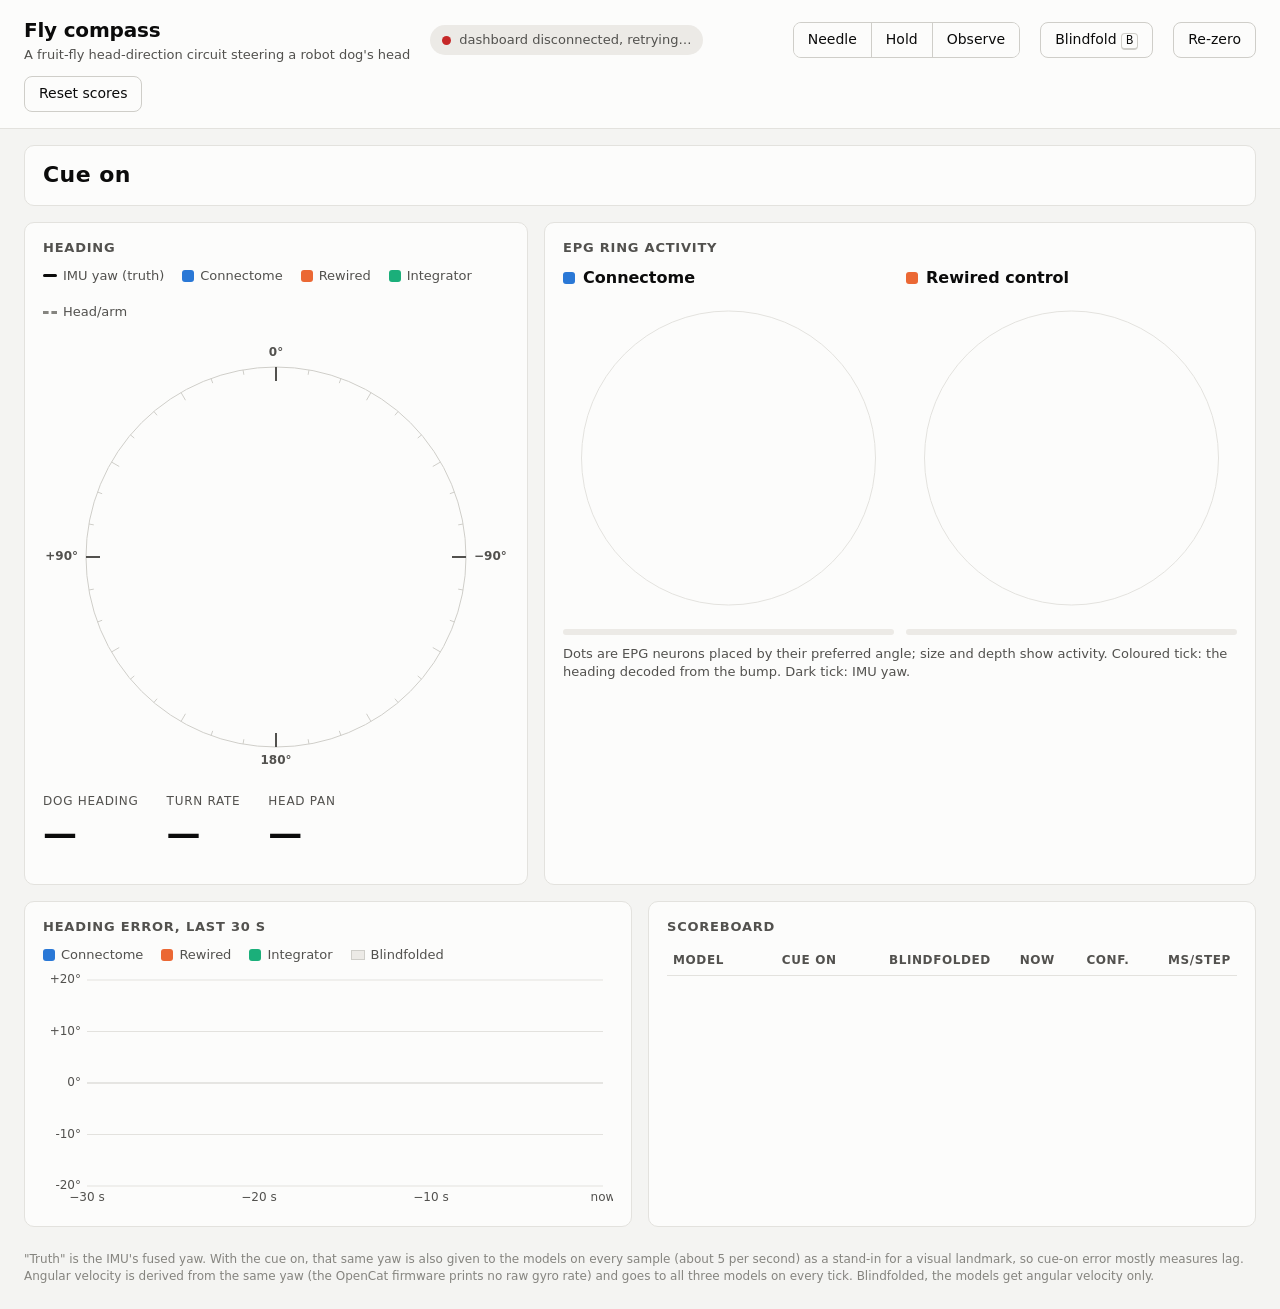
==== demos/fly-compass/src/fly_compass/static/index.html @ 089f7da9 "Add fly compass demo: connectome ring attractor driving a Bittle X flybrain-data: download FlyWire v" ====
<!doctype html>
<html lang="en">
<head>
<meta charset="utf-8">
<meta name="viewport" content="width=device-width, initial-scale=1">
<title>Fly compass</title>
<style>
:root {
  color-scheme: light;
  --page: #f4f4f2;
  --surface: #fcfcfb;
  --ink: #0b0b0b;
  --ink-2: #52514e;
  --ink-3: #85847f;
  --line: #e3e2de;
  --line-2: #cfcec9;
  --accent-bg: #eceae6;
  --s1: #2a78d6;   /* connectome */
  --s2: #eb6834;   /* rewired */
  --s3: #1baf7a;   /* gyro integrator */
  --good: #2f7d32;
  --warn: #b26a00;
  --bad: #c62828;
  --radius: 10px;
}
@media (prefers-color-scheme: dark) {
  :root:not([data-theme="light"]) {
    color-scheme: dark;
    --page: #121211;
    --surface: #1a1a19;
    --ink: #f0efec;
    --ink-2: #c3c2b7;
    --ink-3: #8f8e86;
    --line: #2c2c2a;
    --line-2: #3d3d3a;
    --accent-bg: #252523;
    --s1: #3987e5;
    --s2: #d95926;
    --s3: #199e70;
    --good: #66bb6a;
    --warn: #e0a030;
    --bad: #ef6b6b;
  }
}
:root[data-theme="dark"] {
  color-scheme: dark;
  --page: #121211; --surface: #1a1a19; --ink: #f0efec; --ink-2: #c3c2b7; --ink-3: #8f8e86;
  --line: #2c2c2a; --line-2: #3d3d3a; --accent-bg: #252523;
  --s1: #3987e5; --s2: #d95926; --s3: #199e70; --good: #66bb6a; --warn: #e0a030; --bad: #ef6b6b;
}
* { box-sizing: border-box; }
html, body { margin: 0; }
body {
  background: var(--page); color: var(--ink);
  font: 15px/1.4 -apple-system, BlinkMacSystemFont, "Segoe UI", system-ui, Roboto, "Helvetica Neue", Arial, sans-serif;
  -webkit-font-smoothing: antialiased;
}
.num { font-variant-numeric: tabular-nums; }
header {
  display: flex; flex-wrap: wrap; align-items: center; gap: 12px 20px;
  padding: 16px 24px; border-bottom: 1px solid var(--line); background: var(--surface);
}
.brand h1 { font-size: 20px; margin: 0; font-weight: 650; letter-spacing: -0.01em; }
.brand p { margin: 2px 0 0; color: var(--ink-2); font-size: 13px; }
.spacer { flex: 1; }
.pill {
  display: inline-flex; align-items: center; gap: 8px; padding: 6px 12px; border-radius: 999px;
  background: var(--accent-bg); font-size: 13px; color: var(--ink-2); max-width: 100%;
}
.dot { width: 9px; height: 9px; border-radius: 50%; background: var(--ink-3); flex: none; }
.dot.ok { background: var(--good); } .dot.warn { background: var(--warn); } .dot.bad { background: var(--bad); }
.seg { display: inline-flex; border: 1px solid var(--line-2); border-radius: 8px; overflow: hidden; }
.seg button { border: 0; border-right: 1px solid var(--line-2); border-radius: 0; }
.seg button:last-child { border-right: 0; }
button {
  font: inherit; font-size: 14px; color: var(--ink); background: var(--surface);
  border: 1px solid var(--line-2); border-radius: 8px; padding: 7px 14px; cursor: pointer;
}
button:hover { background: var(--accent-bg); }
button:focus-visible { outline: 2px solid var(--s1); outline-offset: 2px; }
button[aria-pressed="true"] { background: var(--ink); color: var(--surface); }
button:disabled { opacity: .45; cursor: not-allowed; }
main {
  display: grid; gap: 16px; padding: 16px 24px 24px;
  grid-template-columns: repeat(12, minmax(0, 1fr)); max-width: 1500px; margin: 0 auto;
}
.card {
  background: var(--surface); border: 1px solid var(--line); border-radius: var(--radius);
  padding: 16px 18px; min-width: 0;
}
.card h2 {
  font-size: 13px; font-weight: 600; margin: 0 0 10px; color: var(--ink-2);
  text-transform: uppercase; letter-spacing: .06em;
}
.span-5 { grid-column: span 5; } .span-7 { grid-column: span 7; }
.span-8 { grid-column: span 8; } .span-4 { grid-column: span 4; }
.span-6 { grid-column: span 6; } .span-12 { grid-column: span 12; }
@media (max-width: 1100px) {
  .span-5, .span-6, .span-7, .span-8, .span-4 { grid-column: span 12; }
}
@media (max-width: 600px) {
  header, main, footer { padding-left: 16px; padding-right: 16px; }
  .spacer { display: none; }
  .rings { grid-template-columns: 1fr; }
}
.dial-wrap { position: relative; }
canvas { display: block; width: 100%; }
#dial { aspect-ratio: 1 / 1; max-height: 460px; margin: 0 auto; touch-action: none; }
#dial.draggable { cursor: grab; }
.readouts { display: flex; gap: 28px; flex-wrap: wrap; margin-top: 6px; }
.readout .k { font-size: 12px; color: var(--ink-2); text-transform: uppercase; letter-spacing: .06em; }
.readout .v { font-size: 34px; font-weight: 650; letter-spacing: -0.02em; }
.readout .v small { font-size: 16px; color: var(--ink-2); font-weight: 500; }
.rings { display: grid; grid-template-columns: 1fr 1fr; gap: 12px; }
.ring h3 { margin: 0 0 4px; font-size: 16px; font-weight: 600; display: flex; align-items: center; gap: 8px; }
.ring canvas { aspect-ratio: 1 / 1; max-height: 330px; margin: 0 auto; }
.ring .meta { color: var(--ink-2); font-size: 13px; display: flex; justify-content: space-between; gap: 8px; }
.bar { height: 6px; background: var(--accent-bg); border-radius: 3px; overflow: hidden; margin-top: 6px; }
.bar > i { display: block; height: 100%; width: 0; border-radius: 3px; }
.sw { width: 12px; height: 12px; border-radius: 3px; display: inline-block; flex: none; }
.legend { display: flex; gap: 18px; flex-wrap: wrap; font-size: 13px; color: var(--ink-2); margin-bottom: 6px; }
.legend span { display: inline-flex; align-items: center; gap: 6px; }
.legend .truth { width: 14px; height: 3px; background: var(--ink); border-radius: 2px; }
.legend .arm { width: 14px; height: 0; border-top: 3px dashed var(--ink-3); }
#chart { height: 240px; }
.chart-wrap { position: relative; }
.tip {
  position: absolute; pointer-events: none; background: var(--surface); border: 1px solid var(--line-2);
  border-radius: 8px; padding: 8px 10px; font-size: 13px; box-shadow: 0 4px 16px rgb(0 0 0 / .12);
  display: none; white-space: nowrap; z-index: 2;
}
.tip div { display: flex; gap: 8px; align-items: center; }
table { width: 100%; border-collapse: collapse; font-size: 14px; }
th { text-align: right; font-weight: 600; color: var(--ink-2); font-size: 12px; text-transform: uppercase;
  letter-spacing: .05em; padding: 6px 6px; border-bottom: 1px solid var(--line); }
th:first-child, td:first-child { text-align: left; }
td { text-align: right; padding: 10px 6px; border-bottom: 1px solid var(--line); }
tr:last-child td { border-bottom: 0; }
td.big { font-size: 22px; font-weight: 650; }
td .name { display: inline-flex; align-items: center; gap: 8px; font-weight: 600; }
.drive { display: inline-flex; align-items: center; gap: 6px; cursor: pointer; color: var(--ink-2); font-size: 13px; }
.note { color: var(--ink-2); font-size: 13px; margin: 10px 0 0; }
#msg { font-size: 13px; color: var(--ink-2); min-height: 18px; }
#msg.err { color: var(--bad); }
.hidden { display: none !important; }
pre { white-space: pre-wrap; font-size: 12px; color: var(--ink-2); margin: 0; }
.cue-bar {
  grid-column: span 12; display: flex; flex-wrap: wrap; align-items: center; gap: 8px 20px;
  border-radius: var(--radius); padding: 14px 18px; border: 1px solid var(--line);
  background: var(--surface);
}
.cue-bar .state { font-size: 22px; font-weight: 700; letter-spacing: .02em; white-space: nowrap; }
.cue-bar .facts { font-size: 18px; font-weight: 600; white-space: nowrap; }
.cue-bar .explain { flex: 1 1 380px; color: var(--ink-2); font-size: 14px; }
.cue-bar.blind { background: var(--ink); color: var(--surface); border-color: var(--ink); }
.cue-bar.blind .explain { color: var(--surface); opacity: .85; }
.cue-bar .scen { flex-basis: 100%; font-size: 13px; color: inherit; opacity: .8; }
.cue-bar .scen:empty { display: none; }
select { font: inherit; font-size: 14px; color: var(--ink); background: var(--surface);
  border: 1px solid var(--line-2); border-radius: 8px; padding: 7px 10px; }
kbd { font: 12px ui-monospace, SFMono-Regular, Menlo, monospace; border: 1px solid var(--line-2);
  border-bottom-width: 2px; border-radius: 4px; padding: 0 4px; }
.legend .band { width: 14px; height: 10px; background: var(--accent-bg); border: 1px solid var(--line-2); }
.scroll-x { overflow-x: auto; }
#bench td:first-child { white-space: nowrap; font-weight: 600; }
.bench-sec { margin: 14px 0 0; }
.bench-sec h3 { font-size: 14px; margin: 0 0 6px; }
details > summary { cursor: pointer; color: var(--ink-2); font-size: 13px; margin: 8px 0; }
dl.gloss { display: grid; grid-template-columns: max-content 1fr; gap: 4px 14px; font-size: 13px; margin: 0; }
dl.gloss dt { font-weight: 600; } dl.gloss dd { margin: 0; color: var(--ink-2); }
td.small, .small { font-size: 12px; color: var(--ink-3); }
footer { max-width: 1500px; margin: 0 auto; padding: 0 24px 24px; color: var(--ink-3); font-size: 12px; }
</style>
</head>
<body>
<header>
  <div class="brand">
    <h1>Fly compass</h1>
    <p>A fruit-fly head-direction circuit steering a robot dog's head</p>
  </div>
  <span class="pill" id="conn"><span class="dot" id="conn-dot"></span><span id="conn-text">connecting…</span></span>
  <div class="spacer"></div>
  <div class="seg" role="group" aria-label="Mode">
    <button data-mode="needle" title="Head points at the start heading">Needle</button>
    <button data-mode="hold" title="Robot turns in place back to the start heading">Hold</button>
    <button data-mode="observe" title="No motion">Observe</button>
  </div>
  <button id="blind" aria-pressed="false" title="Withhold the landmark cue (key B)">Blindfold <kbd>B</kbd></button>
  <span id="scen-box" class="hidden">
    <select id="scen" aria-label="Mock scenario"></select>
    <button id="scen-run" title="Run the scripted scenario on the simulated dog">Run</button>
  </span>
  <button id="rezero" title="Make the current heading the new target and restart all models (this re-anchors them, like a cue)">Re-zero</button>
  <button id="reset" title="Clear the mean-error scores">Reset scores</button>
</header>
<main>
  <section class="cue-bar" id="cue-bar" aria-live="polite">
    <span class="state" id="cue-state">Cue on</span>
    <span class="facts num" id="cue-facts"></span>
    <span class="explain" id="cue-explain"></span>
    <span class="scen" id="cue-scen"></span>
  </section>
  <section class="card span-5" aria-labelledby="h-heading">
    <h2 id="h-heading">Heading</h2>
    <div class="legend" id="dial-legend">
      <span><i class="truth"></i>IMU yaw (truth)</span>
      <span><i class="sw" style="background:var(--s1)"></i>Connectome</span>
      <span><i class="sw" style="background:var(--s2)"></i>Rewired</span>
      <span><i class="sw" style="background:var(--s3)"></i>Integrator</span>
      <span><i class="arm"></i>Head/arm</span>
    </div>
    <div class="dial-wrap"><canvas id="dial" aria-label="Compass dial"></canvas></div>
    <div class="readouts">
      <div class="readout"><div class="k">Dog heading</div><div class="v num" id="ro-truth">—</div></div>
      <div class="readout"><div class="k">Turn rate</div><div class="v num" id="ro-omega">—</div></div>
      <div class="readout"><div class="k">Head pan</div><div class="v num" id="ro-pan">—</div></div>
    </div>
    <p class="note" id="mock-hint"></p>
  </section>

  <section class="card span-7" aria-labelledby="h-rings">
    <h2 id="h-rings">EPG ring activity</h2>
    <div class="rings">
      <div class="ring" id="ring-connectome">
        <h3><i class="sw" style="background:var(--s1)"></i>Connectome</h3>
        <canvas></canvas>
        <div class="meta"><span class="num n"></span><span class="num c"></span></div>
        <div class="bar"><i style="background:var(--s1)"></i></div>
      </div>
      <div class="ring" id="ring-rewired">
        <h3><i class="sw" style="background:var(--s2)"></i>Rewired control</h3>
        <canvas></canvas>
        <div class="meta"><span class="num n"></span><span class="num c"></span></div>
        <div class="bar"><i style="background:var(--s2)"></i></div>
      </div>
    </div>
    <p class="note">Dots are EPG neurons placed by their preferred angle; size and depth show activity.
      Coloured tick: the heading decoded from the bump. Dark tick: IMU yaw.</p>
  </section>

  <section class="card span-6" aria-labelledby="h-err">
    <h2 id="h-err">Heading error, last 30 s</h2>
    <div class="legend">
      <span><i class="sw" style="background:var(--s1)"></i>Connectome</span>
      <span><i class="sw" style="background:var(--s2)"></i>Rewired</span>
      <span><i class="sw" style="background:var(--s3)"></i>Integrator</span>
      <span><i class="band"></i>Blindfolded</span>
    </div>
    <div class="chart-wrap"><canvas id="chart" aria-label="Heading error over time"></canvas><div class="tip" id="tip"></div></div>
  </section>

  <section class="card span-6" aria-labelledby="h-score">
    <h2 id="h-score">Scoreboard</h2>
    <div class="scroll-x"><table>
      <thead><tr><th>Model</th>
        <th title="Mean |error| over IMU samples while the cue was on. Truth is the same yaw as the cue, so this mostly measures lag.">Cue on</th>
        <th title="Mean |error| over IMU samples while blindfolded: recurrence and angular velocity only.">Blindfolded</th>
        <th>Now</th><th title="Bump confidence now (mean while blindfolded below)">Conf.</th><th>ms/step</th></tr></thead>
      <tbody id="score"></tbody>
    </table></div>
    <p class="note" id="neurons"></p>
    <div id="msg" role="status"></div>
  </section>

  <section class="card span-12 hidden" id="bench-card" aria-labelledby="h-bench">
    <h2 id="h-bench">Offline benchmark</h2>
    <div id="bench"></div>
  </section>
</main>
<footer>
  "Truth" is the IMU's fused yaw. With the cue on, that same yaw is also given to the models on every
  sample (about 5 per second) as a stand-in for a visual landmark, so cue-on error mostly measures lag.
  Angular velocity is derived from the same yaw (the OpenCat firmware prints no raw gyro rate) and goes to
  all three models on every tick. Blindfolded, the models get angular velocity only.
</footer>
<script>
"use strict";
const KEYS = ["connectome", "rewired", "gyro"];
const NAMES = { connectome: "Connectome", rewired: "Rewired", gyro: "Integrator" };
const VAR = { connectome: "--s1", rewired: "--s2", gyro: "--s3" };
const HISTORY_S = 30;
let frame = null, history = [], lastT = -1, lastSamples = -1, dirty = true;
let css = {};
function readCss() {
  const s = getComputedStyle(document.documentElement);
  for (const v of ["--ink", "--ink-2", "--ink-3", "--line", "--line-2", "--surface", "--s1", "--s2", "--s3", "--accent-bg"])
    css[v] = s.getPropertyValue(v).trim();
  dirty = true;
}
readCss();
matchMedia("(prefers-color-scheme: dark)").addEventListener("change", readCss);

const $ = (id) => document.getElementById(id);
const fmtDeg = (v, sign = true) => v == null ? "—" : (sign && v > 0 ? "+" : "") + v.toFixed(0) + "°";
const rad = (d) => d * Math.PI / 180;

function setupCanvas(c) {
  const r = c.getBoundingClientRect();
  const dpr = window.devicePixelRatio || 1;
  const w = Math.max(10, Math.round(r.width)), h = Math.max(10, Math.round(r.height));
  if (c.width !== w * dpr || c.height !== h * dpr) { c.width = w * dpr; c.height = h * dpr; }
  const g = c.getContext("2d");
  g.setTransform(dpr, 0, 0, dpr, 0, 0);
  g.clearRect(0, 0, w, h);
  return [g, w, h];
}
// Heading h (deg, CCW positive) -> screen point; 0 = up, positive turns to the left.
function pt(cx, cy, r, h) { return [cx - Math.sin(rad(h)) * r, cy - Math.cos(rad(h)) * r]; }

function drawDial() {
  const c = $("dial");
  const [g, w, h] = setupCanvas(c);
  const cx = w / 2, cy = h / 2, R = Math.min(w, h) / 2 - 40;
  g.lineWidth = 1; g.strokeStyle = css["--line-2"];
  g.beginPath(); g.arc(cx, cy, R, 0, 2 * Math.PI); g.stroke();
  for (let a = 0; a < 360; a += 10) {
    const major = a % 90 === 0, mid = a % 30 === 0;
    const [x1, y1] = pt(cx, cy, R, a), [x2, y2] = pt(cx, cy, R - (major ? 14 : mid ? 9 : 5), a);
    g.strokeStyle = major ? css["--ink-2"] : css["--line-2"]; g.lineWidth = major ? 2 : 1;
    g.beginPath(); g.moveTo(x1, y1); g.lineTo(x2, y2); g.stroke();
  }
  g.fillStyle = css["--ink-2"]; g.font = "600 12px system-ui, sans-serif"; g.textAlign = "center"; g.textBaseline = "middle";
  for (const [a, t, align] of [[0, "0°", "center"], [90, "+90°", "right"], [180, "180°", "center"], [-90, "−90°", "left"]]) {
    const [x, y] = pt(cx, cy, R + (align === "center" ? 14 : 8), a);
    g.textAlign = align; g.fillText(t, x, y);
  }
  g.textAlign = "center";
  if (!frame) return;
  // target marker (the heading captured at re-zero)
  const [tx, ty] = pt(cx, cy, R - 18, 0);
  g.fillStyle = css["--ink"]; g.beginPath(); g.moveTo(tx, ty - 8); g.lineTo(tx - 7, ty + 6); g.lineTo(tx + 7, ty + 6); g.closePath(); g.fill();
  // arm direction in the world = dog heading + head pan (pan sign handled by the server)
  const arm = frame.truth + frame.needle.cmd * (frame.pan_sign || 1);
  g.setLineDash([6, 6]); g.strokeStyle = css["--ink-3"]; g.lineWidth = 3;
  const [ax, ay] = pt(cx, cy, R * 0.92, arm);
  g.beginPath(); g.moveTo(cx, cy); g.lineTo(ax, ay); g.stroke(); g.setLineDash([]);
  // model needles
  for (const k of KEYS) {
    const m = frame.models[k]; if (!m) continue;
    const [x, y] = pt(cx, cy, R * 0.80, m.heading);
    g.strokeStyle = css[VAR[k]]; g.lineWidth = k === frame.driver ? 5 : 3; g.lineCap = "round";
    g.beginPath(); g.moveTo(cx, cy); g.lineTo(x, y); g.stroke();
    g.fillStyle = css[VAR[k]]; g.beginPath(); g.arc(x, y, 6, 0, 2 * Math.PI); g.fill();
    g.strokeStyle = css["--surface"]; g.lineWidth = 2; g.stroke();
  }
  // the dog (truth): body arrow
  const [bx, by] = pt(cx, cy, R * 0.62, frame.truth);
  const [lx, ly] = pt(cx, cy, R * 0.18, frame.truth + 150), [rx, ry] = pt(cx, cy, R * 0.18, frame.truth - 150);
  g.fillStyle = css["--ink"]; g.beginPath(); g.moveTo(bx, by); g.lineTo(lx, ly); g.lineTo(cx, cy); g.lineTo(rx, ry); g.closePath(); g.fill();
  g.fillStyle = css["--surface"]; g.beginPath(); g.arc(cx, cy, 5, 0, 2 * Math.PI); g.fill();
}

function drawRing(key) {
  const box = $("ring-" + key), c = box.querySelector("canvas");
  const [g, w, h] = setupCanvas(c);
  const cx = w / 2, cy = h / 2, R = Math.min(w, h) / 2 - 18;
  g.strokeStyle = css["--line"]; g.lineWidth = 1;
  g.beginPath(); g.arc(cx, cy, R, 0, 2 * Math.PI); g.stroke();
  if (!frame) return;
  const m = frame.models[key];
  const col = css[VAR[key]];
  if (m && m.bump && m.bump.length) {
    const n = m.bump.length;
    const maxDot = Math.max(4, Math.min(13, (Math.PI * R / n) * 0.9));
    for (let i = 0; i < n; i++) {
      const a = m.bump[i], [x, y] = pt(cx, cy, R, m.bump_angles[i]);
      g.globalAlpha = 1; g.fillStyle = css["--accent-bg"];
      g.beginPath(); g.arc(x, y, maxDot, 0, 2 * Math.PI); g.fill();
      g.globalAlpha = 0.15 + 0.85 * a; g.fillStyle = col;
      g.beginPath(); g.arc(x, y, 2 + (maxDot - 2) * a, 0, 2 * Math.PI); g.fill();
    }
    g.globalAlpha = 1;
  } else {
    g.fillStyle = css["--ink-3"]; g.font = "13px system-ui, sans-serif"; g.textAlign = "center";
    g.fillText("no bump data", cx, cy);
  }
  // decoded heading and truth ticks
  const tick = (hd, color, r0, r1, wdt) => {
    const [x1, y1] = pt(cx, cy, r0, hd), [x2, y2] = pt(cx, cy, r1, hd);
    g.strokeStyle = color; g.lineWidth = wdt; g.lineCap = "round";
    g.beginPath(); g.moveTo(x1, y1); g.lineTo(x2, y2); g.stroke();
  };
  if (m) tick(m.heading, col, R * 0.25, R * 0.78, 4);
  tick(frame.truth, css["--ink"], R * 0.55, R * 0.78, 2);
  g.fillStyle = css["--ink"]; g.font = "600 22px system-ui, sans-serif"; g.textAlign = "center"; g.textBaseline = "middle";
  if (m) g.fillText(fmtDeg(m.err), cx, cy);
  g.fillStyle = css["--ink-2"]; g.font = "12px system-ui, sans-serif";
  g.fillText("error", cx, cy + 20);
  box.querySelector(".n").textContent = m && m.n_neurons ? m.n_neurons + " neurons" : "";
  box.querySelector(".c").textContent = m && m.confidence != null ? "confidence " + m.confidence.toFixed(2) : "";
  box.querySelector(".bar > i").style.width = m && m.confidence != null ? (100 * m.confidence).toFixed(0) + "%" : "0";
}

let hover = null;
function chartGeom(w, h) { return { l: 44, r: w - 10, t: 10, b: h - 24 }; }
function drawChart() {
  const c = $("chart");
  const [g, w, h] = setupCanvas(c);
  const G = chartGeom(w, h);
  const tNow = history.length ? history[history.length - 1].t : 0, t0 = tNow - HISTORY_S;
  let ymax = 20;
  for (const p of history) for (const k of KEYS) ymax = Math.max(ymax, Math.abs(p[k] || 0));
  ymax = Math.min(180, Math.ceil(ymax / 10) * 10);
  const X = (t) => G.l + (t - t0) / HISTORY_S * (G.r - G.l);
  const Y = (v) => G.t + (1 - (v + ymax) / (2 * ymax)) * (G.b - G.t);
  g.font = "12px system-ui, sans-serif"; g.fillStyle = css["--ink-2"]; g.textAlign = "right"; g.textBaseline = "middle";
  for (const v of [-ymax, -ymax / 2, 0, ymax / 2, ymax]) {
    g.strokeStyle = v === 0 ? css["--line-2"] : css["--line"]; g.lineWidth = 1;
    g.beginPath(); g.moveTo(G.l, Y(v)); g.lineTo(G.r, Y(v)); g.stroke();
    g.fillText((v > 0 ? "+" : "") + v + "°", G.l - 6, Y(v));
  }
  g.textAlign = "center"; g.textBaseline = "top";
  for (let s = 0; s <= HISTORY_S; s += 10) g.fillText(s === 0 ? "now" : "−" + s + " s", X(tNow - s), G.b + 6);
  g.save(); g.beginPath(); g.rect(G.l, G.t - 2, G.r - G.l, G.b - G.t + 4); g.clip();
  // blindfolded stretches as background bands, drawn under the lines
  g.fillStyle = css["--accent-bg"];
  let bandStart = null;
  for (let i = 0; i <= history.length; i++) {
    const p = history[i];
    if (p && p.blind && bandStart == null) bandStart = p.t;
    if ((!p || !p.blind) && bandStart != null) {
      const end = p ? p.t : tNow;
      g.fillRect(X(bandStart), G.t, Math.max(1, X(end) - X(bandStart)), G.b - G.t);
      bandStart = null;
    }
  }
  for (const k of KEYS) {
    g.strokeStyle = css[VAR[k]]; g.lineWidth = 2; g.lineJoin = "round"; g.beginPath();
    let first = true;
    for (const p of history) {
      if (p[k] == null) continue;
      const x = X(p.t), y = Y(p[k]);
      if (first) { g.moveTo(x, y); first = false; } else g.lineTo(x, y);
    }
    g.stroke();
  }
  g.restore();
  const tip = $("tip");
  if (hover && history.length) {
    const t = t0 + (hover.x - G.l) / (G.r - G.l) * HISTORY_S;
    let best = history[0];
    for (const p of history) if (Math.abs(p.t - t) < Math.abs(best.t - t)) best = p;
    const x = X(best.t);
    g.strokeStyle = css["--ink-3"]; g.lineWidth = 1; g.beginPath(); g.moveTo(x, G.t); g.lineTo(x, G.b); g.stroke();
    for (const k of KEYS) {
      if (best[k] == null) continue;
      g.fillStyle = css[VAR[k]]; g.beginPath(); g.arc(x, Y(best[k]), 4, 0, 2 * Math.PI); g.fill();
      g.strokeStyle = css["--surface"]; g.lineWidth = 2; g.stroke();
    }
    tip.innerHTML = `<div style="color:var(--ink-2)">${(best.t - tNow).toFixed(1)} s${best.blind ? " · blindfolded" : " · cue on"}</div>` +
      KEYS.map((k) => `<div><i class="sw" style="background:var(${VAR[k]})"></i>${NAMES[k]}<b class="num" style="margin-left:auto">${fmtDeg(best[k])}</b></div>`).join("");
    tip.style.display = "block";
    const left = Math.min(x + 12, w - tip.offsetWidth - 4);
    tip.style.left = left + "px"; tip.style.top = (G.t + 4) + "px";
  } else tip.style.display = "none";
}
$("chart").addEventListener("pointermove", (e) => { const r = e.target.getBoundingClientRect(); hover = { x: e.clientX - r.left }; dirty = true; });
$("chart").addEventListener("pointerleave", () => { hover = null; dirty = true; });

function renderScore() {
  const tb = $("score");
  if (!frame) return;
  if (!tb.children.length) {
    for (const k of KEYS) {
      const tr = document.createElement("tr"); tr.dataset.key = k;
      tr.innerHTML = `<td><span class="name"><i class="sw" style="background:var(${VAR[k]})"></i>${NAMES[k]}</span><br>
        <label class="drive"><input type="radio" name="driver" value="${k}"> drives needle</label></td>
        <td class="big num mcue"></td><td class="big num mblind"></td><td class="num now"></td>
        <td class="num conf"></td><td class="num ms"></td>`;
      tb.appendChild(tr);
    }
    tb.addEventListener("change", (e) => { if (e.target.name === "driver") send({ action: "driver", model: e.target.value }); });
  }
  for (const tr of tb.children) {
    const m = frame.models[tr.dataset.key];
    const deg1 = (v) => v == null ? "—" : v.toFixed(1) + "°";
    tr.querySelector(".mcue").textContent = m.accepts_cue === false ? "no cue input" : deg1(m.mae_cue);
    tr.querySelector(".mcue").classList.toggle("small", m.accepts_cue === false);
    tr.querySelector(".mblind").textContent = deg1(m.mae_blind);
    tr.querySelector(".now").textContent = fmtDeg(m.err);
    tr.querySelector(".conf").innerHTML = (m.confidence == null ? "—" : m.confidence.toFixed(2)) +
      (m.conf_blind == null ? "" : `<br><span class="small">blind ${m.conf_blind.toFixed(2)}</span>`);
    tr.querySelector(".ms").textContent = m.ms.toFixed(2);
    const r = tr.querySelector("input"); r.checked = frame.driver === tr.dataset.key;
  }
  const n = frame.models.connectome.n_neurons, nr = frame.models.rewired.n_neurons;
  $("neurons").textContent = (n ? `Ring sizes: connectome ${n}, rewired ${nr} neurons. ` : "") +
    "Mean |error| over IMU samples since the last reset, split by whether the cue was on. " +
    "Cue-on error mostly measures lag, because truth is the same IMU yaw as the cue.";
}

function renderHeader() {
  const st = frame.status || {};
  const dot = $("conn-dot");
  let cls = "ok", text = st.source || "";
  if (!st.connected) { cls = "bad"; text = "disconnected"; }
  else if (frame.stale) { cls = "warn"; text += " · no IMU data"; }
  else if (st.imu_rate) text += ` · IMU ${st.imu_rate.toFixed(1)} Hz`;
  if (st.replay_progress != null) text += ` · ${(100 * st.replay_progress).toFixed(0)}%` + (st.replay_done ? " done" : "");
  if (st.firmware) text += ` · ${st.firmware}`;
  dot.className = "dot " + cls; $("conn-text").textContent = text;
  for (const b of document.querySelectorAll("[data-mode]")) {
    b.setAttribute("aria-pressed", String(b.dataset.mode === frame.mode));
    if (b.dataset.mode === "hold") { b.disabled = !frame.hold.allowed; b.title = frame.hold.allowed ? "Robot turns in place back to the start heading" : "Start with --i-have-space to allow"; }
  }
  $("ro-truth").textContent = fmtDeg(frame.truth);
  $("ro-omega").innerHTML = `${frame.omega > 0 ? "+" : ""}${frame.omega.toFixed(0)}<small>°/s</small>`;
  $("ro-pan").innerHTML = frame.mode === "observe" ? "—" : fmtDeg(frame.needle.cmd) + (frame.needle.saturated ? "<small> limit</small>" : "");
  $("mock-hint").textContent = st.mock ? "Simulated dog: drag the dial or press ← / → (Shift: 15°) to turn it." :
    (frame.mode === "hold" ? `Hold: ${frame.hold.state}` : "");
  $("dial").classList.toggle("draggable", !!st.mock);
  renderCue(st);
}

function renderCue(st) {
  const bf = frame.blindfold || {};
  const bar = $("cue-bar");
  bar.classList.toggle("blind", !!bf.on);
  $("blind").setAttribute("aria-pressed", String(!!bf.on));
  if (bf.on) {
    const turned = bf.turned || 0;
    $("cue-state").textContent = "Blindfolded";
    $("cue-facts").textContent = `${(bf.elapsed || 0).toFixed(1)} s · dog turned ${fmtDeg(turned)} since`;
    $("cue-explain").textContent = Math.abs(turned) < 10
      ? "Dog held still, no cue: a ring whose recurrent wiring holds the bump keeps the last cued heading. Compare the connectome ring with the rewired control."
      : "Dog turned in the dark: the ring models only get this turn through angular velocity, which they integrate poorly, so expect them to lose track. The integrator (a complementary filter) follows the turn.";
  } else {
    $("cue-state").textContent = "Cue on";
    $("cue-facts").textContent = "";
    $("cue-explain").textContent = "Each IMU sample is also given to the models as a landmark cue. Truth is that same yaw, so error here mostly measures lag. Press Blindfold (B) to take the cue away.";
  }
  const sc = st.scenario;
  $("cue-scen").textContent = sc ? (sc.done ? `Scenario ${sc.name} finished (results printed in the terminal).`
    : `Scenario ${sc.name} · phase ${sc.index + 1}/${sc.phases}: ${sc.phase} · ${sc.phase_elapsed.toFixed(0)}/${sc.phase_duration.toFixed(0)} s`) : "";
  const box = $("scen-box");
  if (st.scenarios && st.scenarios.length) {
    box.classList.remove("hidden");
    const sel = $("scen");
    if (sel.options.length !== st.scenarios.length) {
      sel.replaceChildren(...st.scenarios.map((n) => { const o = document.createElement("option"); o.value = n; o.textContent = n; return o; }));
    }
  } else box.classList.add("hidden");
  $("blind").disabled = st.link === "replay";
}

async function send(cmd) {
  try {
    const r = await fetch("/api/command", { method: "POST", headers: { "Content-Type": "application/json" }, body: JSON.stringify(cmd) });
    const j = await r.json();
    const m = $("msg");
    if (!j.ok) { m.textContent = j.error || "command failed"; m.className = "err"; }
    else if (cmd.action !== "mock_turn_to" && cmd.action !== "mock_nudge") { m.textContent = ""; m.className = ""; }
    if (cmd.action === "rezero" || cmd.action === "reset_scores") history = [];
  } catch (e) { $("msg").textContent = "server unreachable"; $("msg").className = "err"; }
}
for (const b of document.querySelectorAll("[data-mode]")) b.addEventListener("click", () => send({ action: "mode", mode: b.dataset.mode }));
$("rezero").addEventListener("click", () => send({ action: "rezero" }));
$("blind").addEventListener("click", () => send({ action: "blindfold" }));
$("scen-run").addEventListener("click", () => send({ action: "scenario", name: $("scen").value }));
$("reset").addEventListener("click", () => send({ action: "reset_scores" }));

// mock: drag the dial / arrow keys
let dragging = false, lastSend = 0;
function dialAngle(e) {
  const r = $("dial").getBoundingClientRect();
  const x = e.clientX - r.left - r.width / 2, y = e.clientY - r.top - r.height / 2;
  return Math.atan2(-x, -y) * 180 / Math.PI;
}
$("dial").addEventListener("pointerdown", (e) => {
  if (!frame || !frame.status.mock) return;
  dragging = true; $("dial").setPointerCapture(e.pointerId); send({ action: "mock_turn_to", deg: dialAngle(e) });
});
$("dial").addEventListener("pointermove", (e) => {
  if (!dragging) return;
  const now = performance.now(); if (now - lastSend < 50) return; lastSend = now;
  send({ action: "mock_turn_to", deg: dialAngle(e) });
});
$("dial").addEventListener("pointerup", () => { dragging = false; });
window.addEventListener("keydown", (e) => {
  if (!frame || ["INPUT", "SELECT", "TEXTAREA"].includes(e.target.tagName)) return;
  if ((e.key === "b" || e.key === "B") && !e.metaKey && !e.ctrlKey) { send({ action: "blindfold" }); e.preventDefault(); return; }
  if (!frame.status.mock) return;
  const step = e.shiftKey ? 15 : 5;
  if (e.key === "ArrowLeft") { send({ action: "mock_nudge", deg: step }); e.preventDefault(); }
  if (e.key === "ArrowRight") { send({ action: "mock_nudge", deg: -step }); e.preventDefault(); }
});

function onFrame(f) {
  if (lastT >= 0 && f.t < lastT) history = [];
  lastT = f.t; frame = f;
  // errors are scored when a fresh IMU sample arrives; plot those points only
  if (f.samples !== lastSamples) {
    lastSamples = f.samples;
    const p = { t: f.t, blind: !!(f.blindfold && f.blindfold.on) };
    for (const k of KEYS) p[k] = f.models[k] ? f.models[k].err : null;
    history.push(p);
  }
  while (history.length && history[0].t < f.t - HISTORY_S - 1) history.shift();
  dirty = true;
}
function connect() {
  const es = new EventSource("/api/stream");
  es.onmessage = (e) => { try { onFrame(JSON.parse(e.data)); } catch (_) {} };
  es.onerror = () => { $("conn-dot").className = "dot bad"; $("conn-text").textContent = "dashboard disconnected, retrying…"; };
}
function loop() {
  if (dirty) {
    dirty = false;
    try { if (frame) { renderHeader(); renderScore(); } drawDial(); drawRing("connectome"); drawRing("rewired"); drawChart(); }
    catch (e) { console.error(e); }
  }
  requestAnimationFrame(loop);
}
window.addEventListener("resize", () => { dirty = true; });

// ---- offline benchmark: generic renderer for whatever sections the JSON has -------------
const isObj = (v) => v && typeof v === "object" && !Array.isArray(v);
const isScalar = (v) => v == null || ["number", "string", "boolean"].includes(typeof v);
const human = (k) => String(k).replace(/_/g, " ");
function fmtVal(x) {
  if (typeof x === "number") {
    if (Number.isInteger(x) || Math.abs(x) >= 100) return x.toFixed(0);
    if (Math.abs(x) >= 1) return x.toFixed(2);
    return x.toPrecision(2);
  }
  if (typeof x === "boolean") return x ? "yes" : "no";
  if (Array.isArray(x)) return x.every(isScalar) ? x.map(fmtVal).join(", ") : `${x.length} items`;
  if (isObj(x)) return `${Object.keys(x).length} fields`;
  return x == null ? "—" : String(x);
}
function el(tag, text, cls) { const e = document.createElement(tag); if (text != null) e.textContent = text; if (cls) e.className = cls; return e; }
// rows: [[label, object]]; scalar fields and flat sub-objects become columns, nested tables
// (objects of objects) become their own collapsed sub-tables.
function rowsTable(title, rows, gloss) {
  const cols = [], seen = new Set(), nested = {}, notes = [];
  const add = (c) => { if (!seen.has(c)) { seen.add(c); cols.push(c); } };
  const SEP = " · ";
  for (const [label, obj] of rows) {
    for (const [k, v] of Object.entries(obj)) {
      if (typeof v === "string" && v.length > 40) notes.push([label, k, v]);  // prose, not a cell
      else if (isScalar(v) || (Array.isArray(v) && v.every(isScalar))) add(k);
      else if (isObj(v) && Object.values(v).every(isScalar)) for (const sk of Object.keys(v)) add(k + SEP + sk);
      else if (isObj(v) && Object.values(v).every(isObj)) (nested[k] ||= []).push(...Object.entries(v).map(([sk, sv]) => [rows.length > 1 ? `${label} / ${sk}` : sk, sv]));
      else add(k);
    }
  }
  const finalCols = cols.filter((c) => !(c in nested));
  const get = (obj, c) => { const i = c.indexOf(SEP); return i < 0 ? obj[c] : (obj[c.slice(0, i)] || {})[c.slice(i + SEP.length)]; };
  const head = (c) => { const th = el("th", human(c)); const g = gloss[c.split(SEP)[0]]; if (g) th.title = g; return th; };
  const wrap = el("div", null, "scroll-x");
  const t = el("table");
  const hr = t.createTHead().insertRow();
  const tb = t.createTBody();
  if (rows.length <= 12 && finalCols.length > 12 && finalCols.length > rows.length) {
    // few entities, many measures: one column per entity reads better than a 30-column row
    hr.appendChild(el("th", ""));
    for (const [label] of rows) hr.appendChild(el("th", label));
    for (const c of finalCols) {
      const tr = tb.insertRow();
      const td = tr.insertCell(); td.textContent = human(c); const g = gloss[c.split(SEP)[0]]; if (g) td.title = g;
      for (const [, obj] of rows) tr.insertCell().textContent = fmtVal(get(obj, c));
    }
  } else {
    hr.appendChild(el("th", ""));
    for (const c of finalCols) hr.appendChild(head(c));
    for (const [label, obj] of rows) {
      const tr = tb.insertRow(); const td = tr.insertCell(); td.textContent = label; td.style.fontWeight = 600;
      for (const c of finalCols) tr.insertCell().textContent = fmtVal(get(obj, c));
    }
  }
  wrap.appendChild(t);
  const frag = document.createDocumentFragment();
  frag.appendChild(wrap);
  for (const [label, k, v] of notes) frag.appendChild(el("p", `${label}, ${human(k)}: ${v}`, "note"));
  for (const [k, subRows] of Object.entries(nested)) {
    const det = el("details"); det.appendChild(el("summary", `${human(title)} · ${human(k)} (${subRows.length} rows)`));
    det.appendChild(rowsTable(k, subRows, gloss)); frag.appendChild(det);
  }
  return frag;
}
function labelOf(obj, i) {
  for (const k of ["model", "name", "variant", "id", "label"]) if (isScalar(obj[k]) && obj[k] != null) return String(obj[k]);
  return "#" + (i + 1);
}
function benchSection(key, v, gloss) {
  const sec = el("div", null, "bench-sec");
  if (Array.isArray(v) && v.length && v.every(isObj)) {
    sec.appendChild(el("h3", human(key)));
    const rows = v.map((o, i) => {
      const lab = labelOf(o, i), c = { ...o };
      for (const k of ["model", "name"]) if (c[k] === lab) delete c[k];  // already the row label
      Object.defineProperty(c, "__label", { value: lab });  // non-enumerable: not a column
      return [lab, c];
    });
    sec.appendChild(rowsTable(key, rows, gloss));
  } else if (isObj(v) && Object.keys(v).length && Object.values(v).every(isObj)) {
    sec.appendChild(el("h3", human(key)));
    sec.appendChild(rowsTable(key, Object.entries(v).map(([k, o]) => { const c = { ...o }; Object.defineProperty(c, "__label", { value: k }); return [k, c]; }), gloss));
  } else if (isObj(v)) {
    const det = el("details"); det.appendChild(el("summary", `${human(key)} (${Object.keys(v).length} fields)`));
    const dl = el("dl", null, "gloss");
    const flat = (o, pre) => { for (const [k, x] of Object.entries(o)) { if (isObj(x) && Object.keys(x).length) flat(x, pre + k + "."); else { dl.appendChild(el("dt", pre + k)); dl.appendChild(el("dd", fmtVal(x))); } } };
    flat(v, ""); det.appendChild(dl); sec.appendChild(det);
  } else {
    sec.appendChild(el("p", `${human(key)}: ${fmtVal(v)}`, "note"));
  }
  return sec;
}
function renderBench(b) {
  const box = $("bench");
  if (b.error) { box.replaceChildren(el("pre", b.error)); $("bench-card").classList.remove("hidden"); return; }
  const d = b.data;
  const nodes = [];
  if (!isObj(d)) { nodes.push(el("pre", JSON.stringify(d, null, 2))); }
  else {
    // a section of plain-text descriptions is a glossary: column tooltips + collapsed list
    let gloss = {}, glossKey = null;
    for (const [k, v] of Object.entries(d)) if (isObj(v) && Object.keys(v).length && Object.values(v).every((x) => typeof x === "string")) { gloss = v; glossKey = k; break; }
    const meta = Object.entries(d).filter(([, v]) => isScalar(v));
    if (meta.length) nodes.push(el("p", meta.map(([k, v]) => `${human(k)}: ${fmtVal(v)}`).join(" · "), "note"));
    // tables first (they carry the results), then everything else in file order
    const entries = Object.entries(d).filter(([k, v]) => !isScalar(v) && k !== glossKey);
    const tabular = (v) => (Array.isArray(v) && v.length && v.every(isObj)) || (isObj(v) && Object.keys(v).length && Object.values(v).every(isObj));
    // model tables (rows labelled by a "model" field, or keyed by our model names) come first
    const byModel = (v) => Array.isArray(v) ? v.some((o) => "model" in o) : Object.keys(v).some((k) => KEYS.includes(k));
    const tabs = entries.filter(([, v]) => tabular(v));
    for (const [k, v] of [...tabs.filter(([, v]) => byModel(v)), ...tabs.filter(([, v]) => !byModel(v))]) {
      if (byModel(v)) nodes.push(benchSection(k, v, gloss));
      else { const det = el("details"); det.appendChild(el("summary", human(k))); det.appendChild(benchSection(k, v, gloss)); nodes.push(det); }
    }
    for (const [k, v] of entries.filter(([, v]) => !tabular(v))) nodes.push(benchSection(k, v, gloss));
    if (glossKey) {
      const det = el("details"); det.appendChild(el("summary", `${human(glossKey)}: what the columns mean`));
      const dl = el("dl", null, "gloss");
      for (const [k, v] of Object.entries(gloss)) { dl.appendChild(el("dt", human(k))); dl.appendChild(el("dd", v)); }
      det.appendChild(dl); nodes.push(det);
    }
  }
  nodes.push(el("p", "Source: " + b.source, "note"));
  box.replaceChildren(...nodes);
  $("bench-card").classList.remove("hidden");
}
fetch("/api/benchmark").then((r) => r.status === 200 ? r.json() : null).then((b) => { if (b) renderBench(b); }).catch(() => {});
connect(); loop();
</script>
</body>
</html>
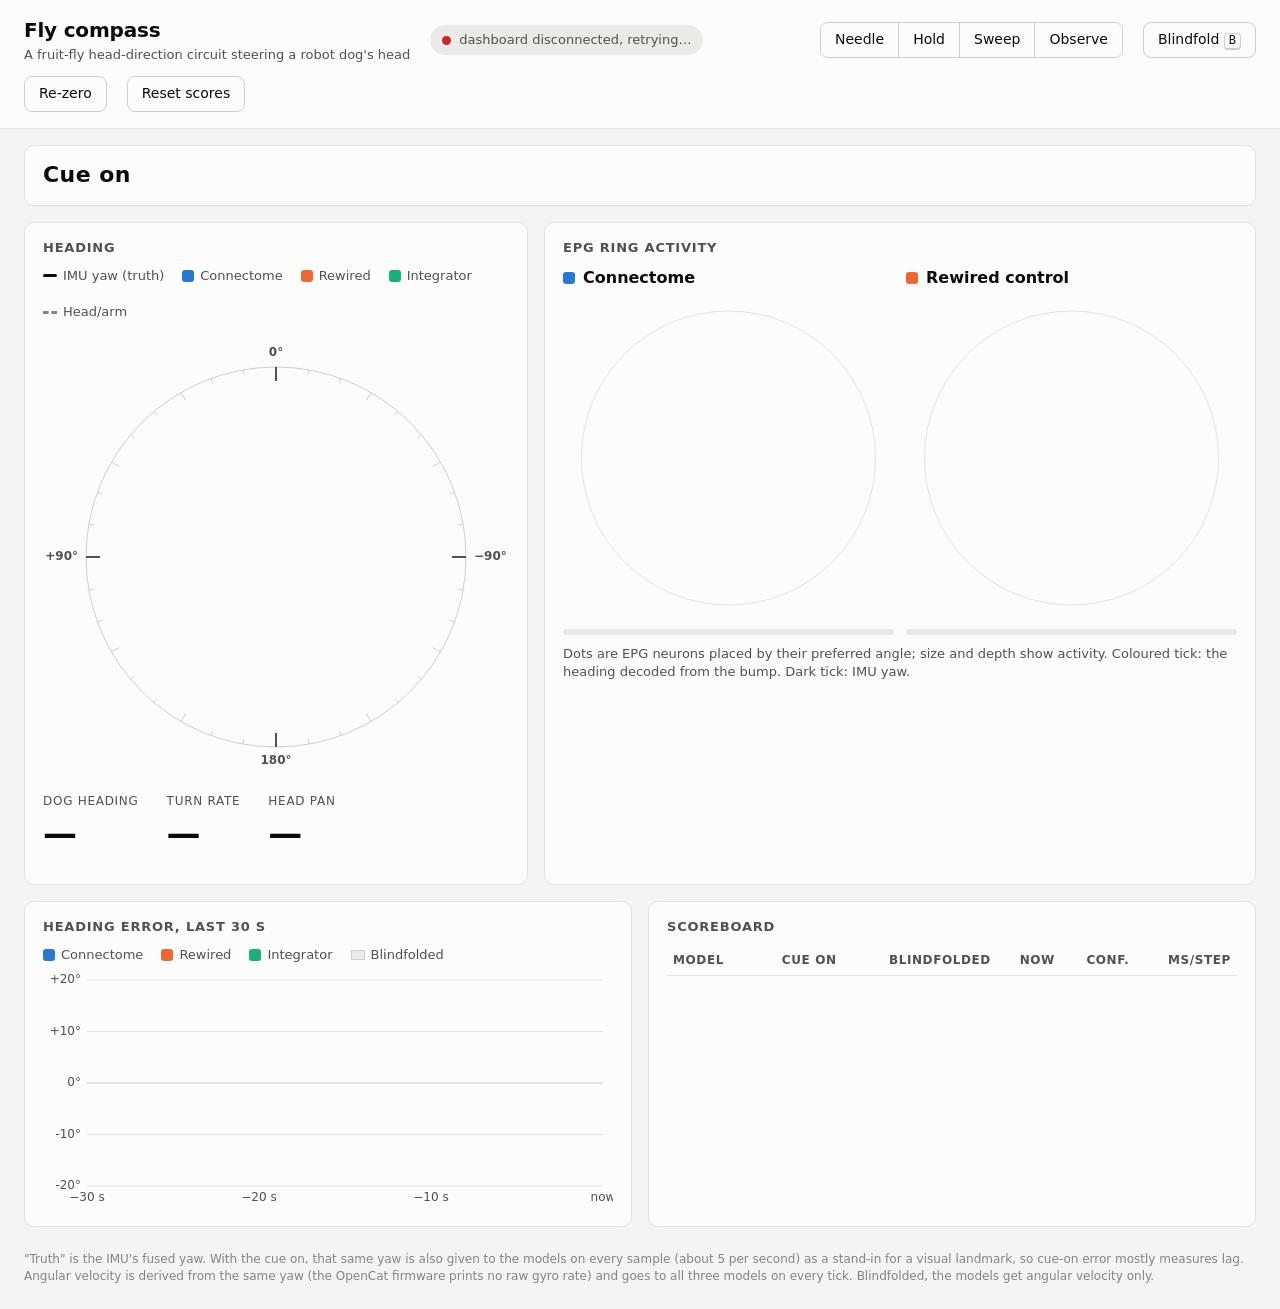
==== commit ff8191e1: "Add sweep mode: the dog turns itself while the arm holds direction The dog steps left to +A degrees," ====
--- a/demos/fly-compass/src/fly_compass/static/index.html
+++ b/demos/fly-compass/src/fly_compass/static/index.html
@@ -162,6 +162,10 @@
   border-bottom-width: 2px; border-radius: 4px; padding: 0 4px; }
 .legend .band { width: 14px; height: 10px; background: var(--accent-bg); border: 1px solid var(--line-2); }
 .scroll-x { overflow-x: auto; }
+.legs { display: flex; flex-wrap: wrap; align-items: baseline; gap: 4px 14px; margin-top: 14px;
+  padding: 10px 12px; border: 1px solid var(--line-2); border-radius: 8px; background: var(--accent-bg); }
+.legs .k { font-size: 12px; color: var(--ink-2); text-transform: uppercase; letter-spacing: .06em; }
+.legs .v { font-size: 20px; font-weight: 650; }
 #bench td:first-child { white-space: nowrap; font-weight: 600; }
 .bench-sec { margin: 14px 0 0; }
 .bench-sec h3 { font-size: 14px; margin: 0 0 6px; }
@@ -183,6 +187,7 @@
   <div class="seg" role="group" aria-label="Mode">
     <button data-mode="needle" title="Head points at the start heading">Needle</button>
     <button data-mode="hold" title="Robot turns in place back to the start heading">Hold</button>
+    <button data-mode="sweep" title="Robot turns itself back and forth; the needle keeps working">Sweep</button>
     <button data-mode="observe" title="No motion">Observe</button>
   </div>
   <button id="blind" aria-pressed="false" title="Withhold the landmark cue (key B)">Blindfold <kbd>B</kbd></button>
@@ -215,6 +220,7 @@
       <div class="readout"><div class="k">Turn rate</div><div class="v num" id="ro-omega">—</div></div>
       <div class="readout"><div class="k">Head pan</div><div class="v num" id="ro-pan">—</div></div>
     </div>
+    <div class="legs hidden" id="legs" aria-live="polite"><span class="k" id="legs-mode"></span><span class="v num" id="legs-state"></span><span class="small num" id="legs-meta"></span></div>
     <p class="note" id="mock-hint"></p>
   </section>
 
@@ -329,6 +335,15 @@
   // target marker (the heading captured at re-zero)
   const [tx, ty] = pt(cx, cy, R - 18, 0);
   g.fillStyle = css["--ink"]; g.beginPath(); g.moveTo(tx, ty - 8); g.lineTo(tx - 7, ty + 6); g.lineTo(tx + 7, ty + 6); g.closePath(); g.fill();
+  // sweep turning targets (measured heading the dog turns to and from)
+  if (frame.mode === "sweep" && frame.sweep && frame.sweep.angle) {
+    for (const a of [frame.sweep.angle, -frame.sweep.angle]) {
+      const active = frame.sweep.target === a;
+      const [x1, y1] = pt(cx, cy, R + 2, a), [x2, y2] = pt(cx, cy, R - 22, a);
+      g.strokeStyle = active ? css["--ink"] : css["--ink-3"]; g.lineWidth = active ? 4 : 2; g.lineCap = "round";
+      g.beginPath(); g.moveTo(x1, y1); g.lineTo(x2, y2); g.stroke();
+    }
+  }
   // arm direction in the world = dog heading + head pan (pan sign handled by the server)
   const arm = frame.truth + frame.needle.cmd * (frame.pan_sign || 1);
   g.setLineDash([6, 6]); g.strokeStyle = css["--ink-3"]; g.lineWidth = 3;
@@ -501,13 +516,29 @@
   dot.className = "dot " + cls; $("conn-text").textContent = text;
   for (const b of document.querySelectorAll("[data-mode]")) {
     b.setAttribute("aria-pressed", String(b.dataset.mode === frame.mode));
-    if (b.dataset.mode === "hold") { b.disabled = !frame.hold.allowed; b.title = frame.hold.allowed ? "Robot turns in place back to the start heading" : "Start with --i-have-space to allow"; }
+    if (b.dataset.mode === "hold" || b.dataset.mode === "sweep") {
+      b.disabled = !frame.hold.allowed;
+      if (!frame.hold.allowed) b.title = "Moves the legs: start with --i-have-space to allow";
+    }
   }
   $("ro-truth").textContent = fmtDeg(frame.truth);
   $("ro-omega").innerHTML = `${frame.omega > 0 ? "+" : ""}${frame.omega.toFixed(0)}<small>°/s</small>`;
   $("ro-pan").innerHTML = frame.mode === "observe" ? "—" : fmtDeg(frame.needle.cmd) + (frame.needle.saturated ? "<small> limit</small>" : "");
-  $("mock-hint").textContent = st.mock ? "Simulated dog: drag the dial or press ← / → (Shift: 15°) to turn it." :
-    (frame.mode === "hold" ? `Hold: ${frame.hold.state}` : "");
+  $("mock-hint").textContent = st.mock ? "Simulated dog: drag the dial or press ← / → (Shift: 15°) to turn it." : "";
+  const legs = $("legs");
+  if (frame.mode === "sweep" && frame.sweep) {
+    const sw = frame.sweep;
+    legs.classList.remove("hidden");
+    $("legs-mode").textContent = "Sweep";
+    $("legs-state").textContent = sw.state === "turning" ? `${sw.label} → ${fmtDeg(sw.target)}`
+      : sw.state === "pausing" ? `pausing, next ${fmtDeg(sw.target)}` : sw.label;
+    $("legs-meta").textContent = `${sw.time_in_state.toFixed(0)} s in state · cycle ${sw.cycles}` +
+      (sw.max_cycles ? ` of ${sw.max_cycles}` : "") + (sw.reissues ? ` · turn re-issued ${sw.reissues}×` : "") +
+      (sw.timeouts ? ` · ${sw.timeouts} timeout${sw.timeouts > 1 ? "s" : ""} in a row` : "");
+  } else if (frame.mode === "hold") {
+    legs.classList.remove("hidden");
+    $("legs-mode").textContent = "Hold"; $("legs-state").textContent = frame.hold.state; $("legs-meta").textContent = "";
+  } else legs.classList.add("hidden");
   $("dial").classList.toggle("draggable", !!st.mock);
   renderCue(st);
 }
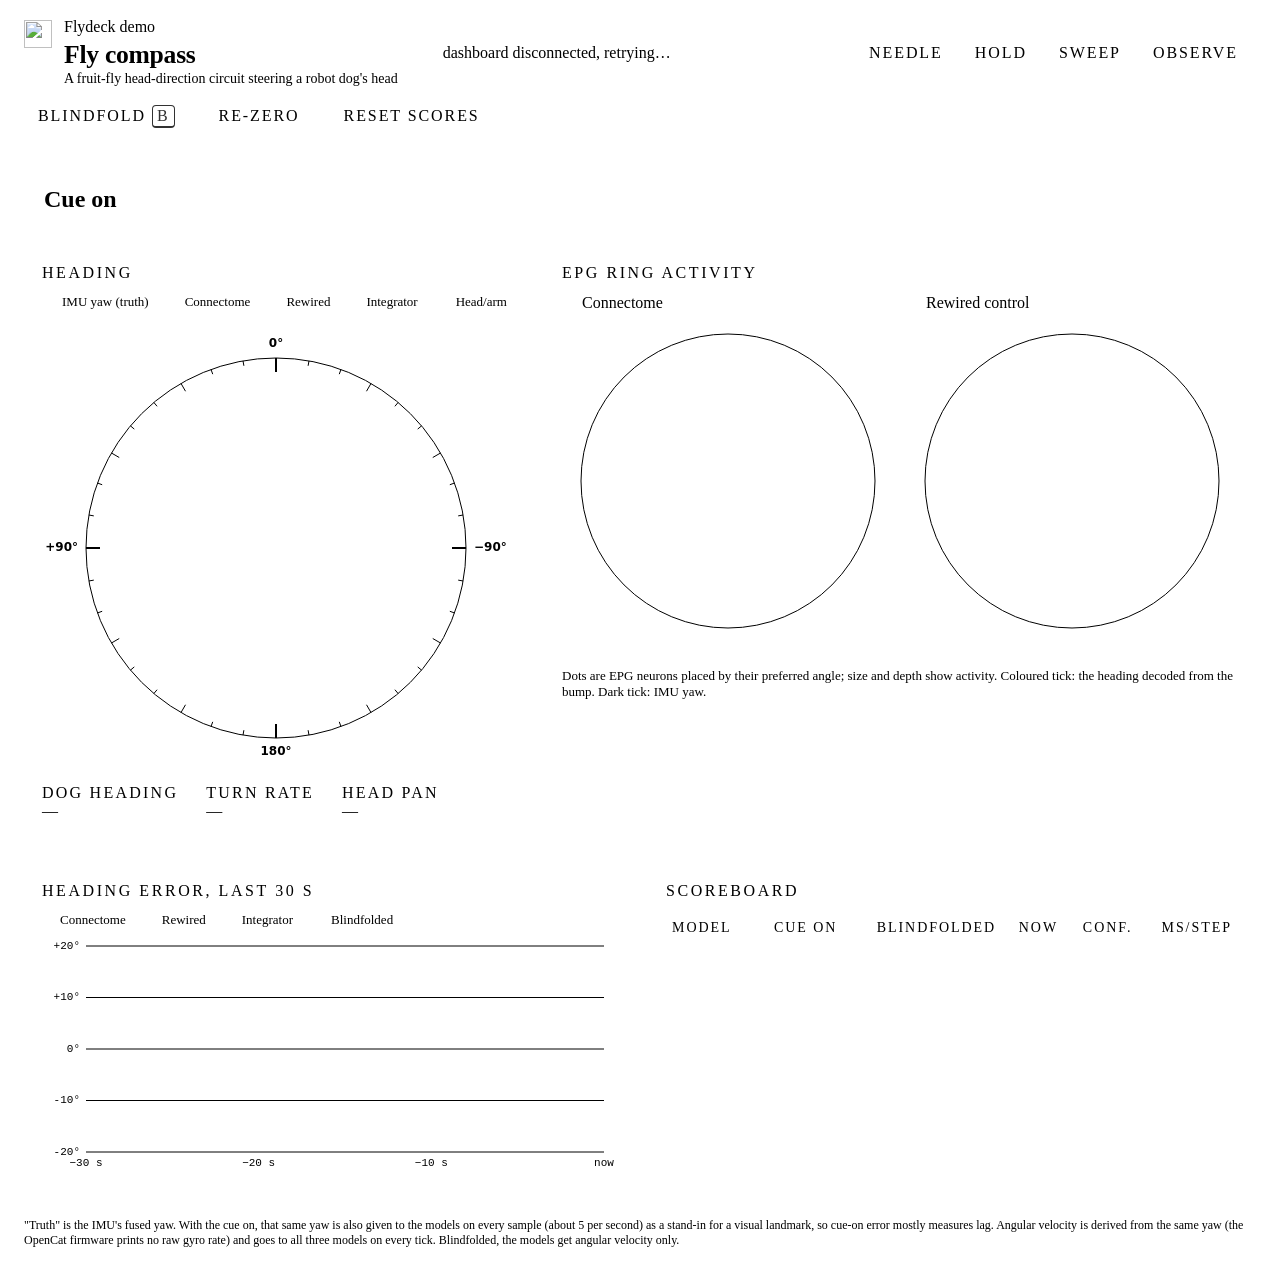
==== commit 40cc615b: "Give Flydeck and the demo pages the hackathon page's design The app, the four demo dashboards, the g" ====
--- a/demos/fly-compass/src/fly_compass/static/index.html
+++ b/demos/fly-compass/src/fly_compass/static/index.html
@@ -4,93 +4,70 @@
 <meta charset="utf-8">
 <meta name="viewport" content="width=device-width, initial-scale=1">
 <title>Fly compass</title>
+<link rel="stylesheet" href="/assets/living-signal.css">
+<link rel="icon" href="/assets/neuraffica.svg">
 <style>
+/* Living Signal (/assets/living-signal.css): the page's own names, mapped onto its tokens.
+   The canvases read these with getComputedStyle, so they follow the theme too. */
 :root {
-  color-scheme: light;
-  --page: #f4f4f2;
-  --surface: #fcfcfb;
-  --ink: #0b0b0b;
-  --ink-2: #52514e;
-  --ink-3: #85847f;
-  --line: #e3e2de;
-  --line-2: #cfcec9;
-  --accent-bg: #eceae6;
-  --s1: #2a78d6;   /* connectome */
-  --s2: #eb6834;   /* rewired */
-  --s3: #1baf7a;   /* gyro integrator */
-  --good: #2f7d32;
-  --warn: #b26a00;
-  --bad: #c62828;
-  --radius: 10px;
-}
-@media (prefers-color-scheme: dark) {
-  :root:not([data-theme="light"]) {
-    color-scheme: dark;
-    --page: #121211;
-    --surface: #1a1a19;
-    --ink: #f0efec;
-    --ink-2: #c3c2b7;
-    --ink-3: #8f8e86;
-    --line: #2c2c2a;
-    --line-2: #3d3d3a;
-    --accent-bg: #252523;
-    --s1: #3987e5;
-    --s2: #d95926;
-    --s3: #199e70;
-    --good: #66bb6a;
-    --warn: #e0a030;
-    --bad: #ef6b6b;
-  }
-}
-:root[data-theme="dark"] {
-  color-scheme: dark;
-  --page: #121211; --surface: #1a1a19; --ink: #f0efec; --ink-2: #c3c2b7; --ink-3: #8f8e86;
-  --line: #2c2c2a; --line-2: #3d3d3a; --accent-bg: #252523;
-  --s1: #3987e5; --s2: #d95926; --s3: #199e70; --good: #66bb6a; --warn: #e0a030; --bad: #ef6b6b;
+  --page: var(--paper);
+  --ink-2: var(--ink-muted);
+  --ink-3: var(--ink-muted);
+  --line: var(--outline-variant);
+  --line-2: var(--outline);
+  --accent-bg: var(--surface-high);
+  --s1: var(--series-1);   /* connectome */
+  --s2: var(--series-2);   /* rewired */
+  --s3: var(--series-3);   /* gyro integrator */
+  --good: var(--primary);
+  --warn: var(--amber);
+  --bad: var(--coral);
+  --radius: var(--r-md);
 }
 * { box-sizing: border-box; }
 html, body { margin: 0; }
-body {
-  background: var(--page); color: var(--ink);
-  font: 15px/1.4 -apple-system, BlinkMacSystemFont, "Segoe UI", system-ui, Roboto, "Helvetica Neue", Arial, sans-serif;
-  -webkit-font-smoothing: antialiased;
-}
-.num { font-variant-numeric: tabular-nums; }
+body { background: var(--page); color: var(--ink); font: 15px/1.5 var(--font-body); }
+.num { font-family: var(--font-label); font-variant-numeric: tabular-nums; }
 header {
-  display: flex; flex-wrap: wrap; align-items: center; gap: 12px 20px;
-  padding: 16px 24px; border-bottom: 1px solid var(--line); background: var(--surface);
-}
-.brand h1 { font-size: 20px; margin: 0; font-weight: 650; letter-spacing: -0.01em; }
-.brand p { margin: 2px 0 0; color: var(--ink-2); font-size: 13px; }
+  display: flex; flex-wrap: wrap; align-items: center; gap: 12px 16px;
+  padding: 18px 24px; border-bottom: 1px solid var(--outline-variant); background: var(--paper);
+}
+.brand { display: flex; align-items: flex-start; gap: 12px; min-width: 0; }
+.brand img { width: 28px; height: 28px; flex: none; margin-top: 2px; }
+.brand h1 { font-family: var(--font-headline); font-size: 1.6rem; line-height: 1.15; margin: 4px 0 0; font-weight: 600; letter-spacing: -0.01em; }
+.brand p { margin: 2px 0 0; color: var(--ink-muted); font-size: 14px; }
 .spacer { flex: 1; }
 .pill {
-  display: inline-flex; align-items: center; gap: 8px; padding: 6px 12px; border-radius: 999px;
-  background: var(--accent-bg); font-size: 13px; color: var(--ink-2); max-width: 100%;
-}
-.dot { width: 9px; height: 9px; border-radius: 50%; background: var(--ink-3); flex: none; }
-.dot.ok { background: var(--good); } .dot.warn { background: var(--warn); } .dot.bad { background: var(--bad); }
-.seg { display: inline-flex; border: 1px solid var(--line-2); border-radius: 8px; overflow: hidden; }
-.seg button { border: 0; border-right: 1px solid var(--line-2); border-radius: 0; }
-.seg button:last-child { border-right: 0; }
+  display: inline-flex; align-items: center; gap: 8px; padding: 6px 12px; border-radius: var(--r-full);
+  background: var(--surface-low); border: 1px solid var(--outline-variant);
+  font: 12px/1.3 var(--font-label); color: var(--ink-muted); max-width: 100%;
+}
+.dot { width: 9px; height: 9px; border-radius: 50%; background: transparent; border: 1.5px solid var(--ink-muted); flex: none; }
+.dot.ok { background: var(--signal); border-color: var(--signal); }
+.dot.warn { background: var(--amber-fill); border-color: var(--amber-fill); }
+.dot.bad { background: var(--coral); border-color: var(--coral); }
+.seg { display: inline-flex; gap: 2px; padding: 3px; border: 1px solid var(--outline); border-radius: var(--r-full); background: var(--surface); }
+.seg button { border: 1px solid transparent; min-height: 28px; }
 button {
-  font: inherit; font-size: 14px; color: var(--ink); background: var(--surface);
-  border: 1px solid var(--line-2); border-radius: 8px; padding: 7px 14px; cursor: pointer;
-}
-button:hover { background: var(--accent-bg); }
-button:focus-visible { outline: 2px solid var(--s1); outline-offset: 2px; }
-button[aria-pressed="true"] { background: var(--ink); color: var(--surface); }
-button:disabled { opacity: .45; cursor: not-allowed; }
+  font: 600 11px/1 var(--font-label); letter-spacing: .12em; text-transform: uppercase; color: var(--ink);
+  background: var(--surface); border: 1px solid var(--outline); border-radius: var(--r-full);
+  min-height: 34px; padding: 0 14px; cursor: pointer; display: inline-flex; align-items: center; gap: 6px;
+}
+button:hover:not(:disabled) { border-color: var(--primary); color: var(--primary); }
+button:focus-visible { outline: 2px solid var(--primary); outline-offset: 2px; }
+button[aria-pressed="true"], button[aria-pressed="true"]:hover:not(:disabled) { background: var(--primary); border-color: var(--primary); color: var(--on-primary); }
+button:disabled { opacity: .5; cursor: not-allowed; }
 main {
-  display: grid; gap: 16px; padding: 16px 24px 24px;
+  display: grid; gap: 16px; padding: 18px 24px 24px;
   grid-template-columns: repeat(12, minmax(0, 1fr)); max-width: 1500px; margin: 0 auto;
 }
 .card {
-  background: var(--surface); border: 1px solid var(--line); border-radius: var(--radius);
-  padding: 16px 18px; min-width: 0;
+  background: var(--surface); border: 1px solid var(--outline-variant); border-radius: var(--radius);
+  padding: 18px; min-width: 0;
 }
 .card h2 {
-  font-size: 13px; font-weight: 600; margin: 0 0 10px; color: var(--ink-2);
-  text-transform: uppercase; letter-spacing: .06em;
+  font: 600 11px/1.3 var(--font-label); letter-spacing: .16em; text-transform: uppercase;
+  margin: 0 0 12px; color: var(--ink-muted);
 }
 .span-5 { grid-column: span 5; } .span-7 { grid-column: span 7; }
 .span-8 { grid-column: span 8; } .span-4 { grid-column: span 4; }
@@ -108,79 +85,93 @@
 #dial { aspect-ratio: 1 / 1; max-height: 460px; margin: 0 auto; touch-action: none; }
 #dial.draggable { cursor: grab; }
 .readouts { display: flex; gap: 28px; flex-wrap: wrap; margin-top: 6px; }
-.readout .k { font-size: 12px; color: var(--ink-2); text-transform: uppercase; letter-spacing: .06em; }
-.readout .v { font-size: 34px; font-weight: 650; letter-spacing: -0.02em; }
-.readout .v small { font-size: 16px; color: var(--ink-2); font-weight: 500; }
+.readout .k { font: 600 10px/1.3 var(--font-label); color: var(--ink-muted); text-transform: uppercase; letter-spacing: .14em; }
+.readout .v { font: 600 30px/1.25 var(--font-label); letter-spacing: -0.02em; }
+.readout .v small { font-size: 14px; color: var(--ink-muted); font-weight: 500; }
 .rings { display: grid; grid-template-columns: 1fr 1fr; gap: 12px; }
-.ring h3 { margin: 0 0 4px; font-size: 16px; font-weight: 600; display: flex; align-items: center; gap: 8px; }
+.ring h3 { margin: 0 0 4px; font: 600 1.05rem/1.3 var(--font-headline); display: flex; align-items: center; gap: 8px; }
 .ring canvas { aspect-ratio: 1 / 1; max-height: 330px; margin: 0 auto; }
-.ring .meta { color: var(--ink-2); font-size: 13px; display: flex; justify-content: space-between; gap: 8px; }
-.bar { height: 6px; background: var(--accent-bg); border-radius: 3px; overflow: hidden; margin-top: 6px; }
-.bar > i { display: block; height: 100%; width: 0; border-radius: 3px; }
+.ring .meta { color: var(--ink-muted); font-size: 12px; display: flex; justify-content: space-between; gap: 8px; }
+.bar { height: 6px; background: var(--surface-high); border-radius: var(--r-full); overflow: hidden; margin-top: 6px; }
+.bar > i { display: block; height: 100%; width: 0; border-radius: var(--r-full); }
 .sw { width: 12px; height: 12px; border-radius: 3px; display: inline-block; flex: none; }
-.legend { display: flex; gap: 18px; flex-wrap: wrap; font-size: 13px; color: var(--ink-2); margin-bottom: 6px; }
+.legend { display: flex; gap: 18px; flex-wrap: wrap; font-size: 13px; color: var(--ink-muted); margin-bottom: 8px; }
 .legend span { display: inline-flex; align-items: center; gap: 6px; }
 .legend .truth { width: 14px; height: 3px; background: var(--ink); border-radius: 2px; }
 .legend .arm { width: 14px; height: 0; border-top: 3px dashed var(--ink-3); }
 #chart { height: 240px; }
 .chart-wrap { position: relative; }
 .tip {
-  position: absolute; pointer-events: none; background: var(--surface); border: 1px solid var(--line-2);
-  border-radius: 8px; padding: 8px 10px; font-size: 13px; box-shadow: 0 4px 16px rgb(0 0 0 / .12);
+  position: absolute; pointer-events: none; background: var(--surface); border: 1px solid var(--outline-variant);
+  border-radius: var(--r-sm); padding: 8px 10px; font-size: 13px; box-shadow: var(--card-shadow);
   display: none; white-space: nowrap; z-index: 2;
 }
 .tip div { display: flex; gap: 8px; align-items: center; }
 table { width: 100%; border-collapse: collapse; font-size: 14px; }
-th { text-align: right; font-weight: 600; color: var(--ink-2); font-size: 12px; text-transform: uppercase;
-  letter-spacing: .05em; padding: 6px 6px; border-bottom: 1px solid var(--line); }
+th { text-align: right; font: 600 10px/1.3 var(--font-label); color: var(--ink-muted); text-transform: uppercase;
+  letter-spacing: .14em; padding: 8px 6px; border-bottom: 1px solid var(--outline-variant); }
 th:first-child, td:first-child { text-align: left; }
-td { text-align: right; padding: 10px 6px; border-bottom: 1px solid var(--line); }
+td { text-align: right; padding: 10px 6px; border-bottom: 1px solid var(--outline-variant); }
 tr:last-child td { border-bottom: 0; }
-td.big { font-size: 22px; font-weight: 650; }
+td.big { font: 600 20px/1.3 var(--font-label); }
 td .name { display: inline-flex; align-items: center; gap: 8px; font-weight: 600; }
-.drive { display: inline-flex; align-items: center; gap: 6px; cursor: pointer; color: var(--ink-2); font-size: 13px; }
-.note { color: var(--ink-2); font-size: 13px; margin: 10px 0 0; }
-#msg { font-size: 13px; color: var(--ink-2); min-height: 18px; }
-#msg.err { color: var(--bad); }
+.drive { display: inline-flex; align-items: center; gap: 6px; cursor: pointer; color: var(--ink-muted); font-size: 13px; }
+input[type=radio], input[type=checkbox], input[type=range] { accent-color: var(--primary); }
+.note { color: var(--ink-muted); font-size: 13px; margin: 10px 0 0; }
+#msg { font-size: 13px; color: var(--ink-muted); min-height: 18px; }
+#msg.err { color: var(--coral); }
 .hidden { display: none !important; }
-pre { white-space: pre-wrap; font-size: 12px; color: var(--ink-2); margin: 0; }
+pre { white-space: pre-wrap; font: 12px/1.5 var(--font-label); color: var(--ink-muted); margin: 0; }
+/* the cue banner: a surface card with a primary edge while the cue is on; blindfolded it turns
+   into the dark band (ink in light, a raised surface in dark, as DESIGN.md's flydeck-band) */
 .cue-bar {
   grid-column: span 12; display: flex; flex-wrap: wrap; align-items: center; gap: 8px 20px;
-  border-radius: var(--radius); padding: 14px 18px; border: 1px solid var(--line);
-  background: var(--surface);
-}
-.cue-bar .state { font-size: 22px; font-weight: 700; letter-spacing: .02em; white-space: nowrap; }
-.cue-bar .facts { font-size: 18px; font-weight: 600; white-space: nowrap; }
-.cue-bar .explain { flex: 1 1 380px; color: var(--ink-2); font-size: 14px; }
-.cue-bar.blind { background: var(--ink); color: var(--surface); border-color: var(--ink); }
-.cue-bar.blind .explain { color: var(--surface); opacity: .85; }
-.cue-bar .scen { flex-basis: 100%; font-size: 13px; color: inherit; opacity: .8; }
+  border-radius: var(--r-lg); padding: 16px 20px; border: 1px solid var(--outline-variant);
+  border-left: 4px solid var(--primary); background: var(--surface);
+}
+.cue-bar .state { font-family: var(--font-headline); font-size: 1.5rem; font-weight: 600; line-height: 1.2; white-space: nowrap; }
+.cue-bar .facts { font: 600 15px/1.3 var(--font-label); white-space: nowrap; }
+.cue-bar .explain { flex: 1 1 380px; color: var(--ink-muted); font-size: 14px; }
+.cue-bar.blind { background: var(--ink); color: var(--paper); border-color: var(--ink); }
+.cue-bar.blind .explain { color: var(--paper); opacity: .85; }
+@media (prefers-color-scheme: dark) {
+  :root:not([data-theme="light"]) .cue-bar.blind { background: var(--surface-high); color: var(--ink); border-color: var(--outline); border-left-color: var(--ink); }
+  :root:not([data-theme="light"]) .cue-bar.blind .explain { color: var(--ink); }
+}
+:root[data-theme="dark"] .cue-bar.blind { background: var(--surface-high); color: var(--ink); border-color: var(--outline); border-left-color: var(--ink); }
+:root[data-theme="dark"] .cue-bar.blind .explain { color: var(--ink); }
+.cue-bar .scen { flex-basis: 100%; font: 12px/1.4 var(--font-label); color: inherit; opacity: .8; }
 .cue-bar .scen:empty { display: none; }
-select { font: inherit; font-size: 14px; color: var(--ink); background: var(--surface);
-  border: 1px solid var(--line-2); border-radius: 8px; padding: 7px 10px; }
-kbd { font: 12px ui-monospace, SFMono-Regular, Menlo, monospace; border: 1px solid var(--line-2);
-  border-bottom-width: 2px; border-radius: 4px; padding: 0 4px; }
-.legend .band { width: 14px; height: 10px; background: var(--accent-bg); border: 1px solid var(--line-2); }
+select { font: 14px var(--font-body); color: var(--ink); background: var(--surface);
+  border: 1px solid var(--outline); border-radius: var(--r-md); padding: 6px 10px; min-height: 34px; }
+select:focus-visible { outline: 2px solid var(--primary); outline-offset: 2px; }
+kbd { font: 600 10px var(--font-label); border: 1px solid currentColor; border-bottom-width: 2px; border-radius: 4px; padding: 1px 4px; opacity: .8; }
+.legend .band { width: 14px; height: 10px; background: var(--surface-high); border: 1px solid var(--outline); }
 .scroll-x { overflow-x: auto; }
 .legs { display: flex; flex-wrap: wrap; align-items: baseline; gap: 4px 14px; margin-top: 14px;
-  padding: 10px 12px; border: 1px solid var(--line-2); border-radius: 8px; background: var(--accent-bg); }
-.legs .k { font-size: 12px; color: var(--ink-2); text-transform: uppercase; letter-spacing: .06em; }
-.legs .v { font-size: 20px; font-weight: 650; }
-#bench td:first-child { white-space: nowrap; font-weight: 600; }
+  padding: 10px 14px; border: 1px solid var(--outline-variant); border-radius: var(--r-md); background: var(--surface-low); }
+.legs .k { font: 600 10px/1.3 var(--font-label); color: var(--ink-muted); text-transform: uppercase; letter-spacing: .14em; }
+.legs .v { font: 600 18px/1.3 var(--font-label); }
+#bench td { font-family: var(--font-label); font-size: 13px; }
+#bench td:first-child { white-space: nowrap; font-weight: 600; font-family: var(--font-body); font-size: 14px; }
 .bench-sec { margin: 14px 0 0; }
-.bench-sec h3 { font-size: 14px; margin: 0 0 6px; }
-details > summary { cursor: pointer; color: var(--ink-2); font-size: 13px; margin: 8px 0; }
+.bench-sec h3 { font: 600 1.05rem/1.3 var(--font-headline); margin: 0 0 6px; }
+details > summary { cursor: pointer; color: var(--ink-muted); font-size: 13px; margin: 8px 0; }
 dl.gloss { display: grid; grid-template-columns: max-content 1fr; gap: 4px 14px; font-size: 13px; margin: 0; }
-dl.gloss dt { font-weight: 600; } dl.gloss dd { margin: 0; color: var(--ink-2); }
+dl.gloss dt { font-weight: 600; } dl.gloss dd { margin: 0; color: var(--ink-muted); }
 td.small, .small { font-size: 12px; color: var(--ink-3); }
-footer { max-width: 1500px; margin: 0 auto; padding: 0 24px 24px; color: var(--ink-3); font-size: 12px; }
+footer { max-width: 1500px; margin: 0 auto; padding: 0 24px 24px; color: var(--ink-muted); font-size: 12px; }
 </style>
 </head>
 <body>
 <header>
   <div class="brand">
-    <h1>Fly compass</h1>
-    <p>A fruit-fly head-direction circuit steering a robot dog's head</p>
+    <img src="/assets/neuraffica.svg" alt="" aria-hidden="true">
+    <div>
+      <div class="ls-eyebrow">Flydeck demo</div>
+      <h1>Fly compass</h1>
+      <p>A fruit-fly head-direction circuit steering a robot dog's head</p>
+    </div>
   </div>
   <span class="pill" id="conn"><span class="dot" id="conn-dot"></span><span id="conn-text">connecting…</span></span>
   <div class="spacer"></div>
@@ -285,6 +276,7 @@
 const NAMES = { connectome: "Connectome", rewired: "Rewired", gyro: "Integrator" };
 const VAR = { connectome: "--s1", rewired: "--s2", gyro: "--s3" };
 const HISTORY_S = 30;
+const MONO = '"IBM Plex Mono", ui-monospace, monospace';  // labels on the rings and the error chart
 let frame = null, history = [], lastT = -1, lastSamples = -1, dirty = true;
 let css = {};
 function readCss() {
@@ -386,7 +378,7 @@
     }
     g.globalAlpha = 1;
   } else {
-    g.fillStyle = css["--ink-3"]; g.font = "13px system-ui, sans-serif"; g.textAlign = "center";
+    g.fillStyle = css["--ink-3"]; g.font = "12px " + MONO; g.textAlign = "center";
     g.fillText("no bump data", cx, cy);
   }
   // decoded heading and truth ticks
@@ -397,9 +389,9 @@
   };
   if (m) tick(m.heading, col, R * 0.25, R * 0.78, 4);
   tick(frame.truth, css["--ink"], R * 0.55, R * 0.78, 2);
-  g.fillStyle = css["--ink"]; g.font = "600 22px system-ui, sans-serif"; g.textAlign = "center"; g.textBaseline = "middle";
+  g.fillStyle = css["--ink"]; g.font = "600 22px " + MONO; g.textAlign = "center"; g.textBaseline = "middle";
   if (m) g.fillText(fmtDeg(m.err), cx, cy);
-  g.fillStyle = css["--ink-2"]; g.font = "12px system-ui, sans-serif";
+  g.fillStyle = css["--ink-2"]; g.font = "11px " + MONO;
   g.fillText("error", cx, cy + 20);
   box.querySelector(".n").textContent = m && m.n_neurons ? m.n_neurons + " neurons" : "";
   box.querySelector(".c").textContent = m && m.confidence != null ? "confidence " + m.confidence.toFixed(2) : "";
@@ -418,7 +410,7 @@
   ymax = Math.min(180, Math.ceil(ymax / 10) * 10);
   const X = (t) => G.l + (t - t0) / HISTORY_S * (G.r - G.l);
   const Y = (v) => G.t + (1 - (v + ymax) / (2 * ymax)) * (G.b - G.t);
-  g.font = "12px system-ui, sans-serif"; g.fillStyle = css["--ink-2"]; g.textAlign = "right"; g.textBaseline = "middle";
+  g.font = "11px " + MONO; g.fillStyle = css["--ink-2"]; g.textAlign = "right"; g.textBaseline = "middle";
   for (const v of [-ymax, -ymax / 2, 0, ymax / 2, ymax]) {
     g.strokeStyle = v === 0 ? css["--line-2"] : css["--line"]; g.lineWidth = 1;
     g.beginPath(); g.moveTo(G.l, Y(v)); g.lineTo(G.r, Y(v)); g.stroke();
@@ -526,6 +518,10 @@
   $("ro-pan").innerHTML = frame.mode === "observe" ? "—" : fmtDeg(frame.needle.cmd) + (frame.needle.saturated ? "<small> limit</small>" : "");
   $("mock-hint").textContent = st.mock ? "Simulated dog: drag the dial or press ← / → (Shift: 15°) to turn it." : "";
   const legs = $("legs");
+  const stop = frame.stop || {};
+  const stopText = (stop.pending ? ` · stopping, ${(stop.since || 0).toFixed(1)} s` : "") +
+    (stop.resends_total ? ` · stand re-sent ${stop.resends_total}×` : "") +
+    (stop.failures ? ` · STOP FAILED ${stop.failures}× (rested)` : "");
   if (frame.mode === "sweep" && frame.sweep) {
     const sw = frame.sweep;
     legs.classList.remove("hidden");
@@ -534,10 +530,15 @@
       : sw.state === "pausing" ? `pausing, next ${fmtDeg(sw.target)}` : sw.label;
     $("legs-meta").textContent = `${sw.time_in_state.toFixed(0)} s in state · cycle ${sw.cycles}` +
       (sw.max_cycles ? ` of ${sw.max_cycles}` : "") + (sw.reissues ? ` · turn re-issued ${sw.reissues}×` : "") +
-      (sw.timeouts ? ` · ${sw.timeouts} timeout${sw.timeouts > 1 ? "s" : ""} in a row` : "");
+      (sw.timeouts ? ` · ${sw.timeouts} timeout${sw.timeouts > 1 ? "s" : ""} in a row` : "") + stopText;
   } else if (frame.mode === "hold") {
     legs.classList.remove("hidden");
-    $("legs-mode").textContent = "Hold"; $("legs-state").textContent = frame.hold.state; $("legs-meta").textContent = "";
+    $("legs-mode").textContent = "Hold"; $("legs-state").textContent = frame.hold.state;
+    $("legs-meta").textContent = stopText.replace(/^ · /, "");
+  } else if (stop.pending || stop.failures) {
+    legs.classList.remove("hidden");
+    $("legs-mode").textContent = "Legs"; $("legs-state").textContent = stop.failures ? "stop failed, resting" : "stopping";
+    $("legs-meta").textContent = stopText.replace(/^ · /, "");
   } else legs.classList.add("hidden");
   $("dial").classList.toggle("draggable", !!st.mock);
   renderCue(st);
